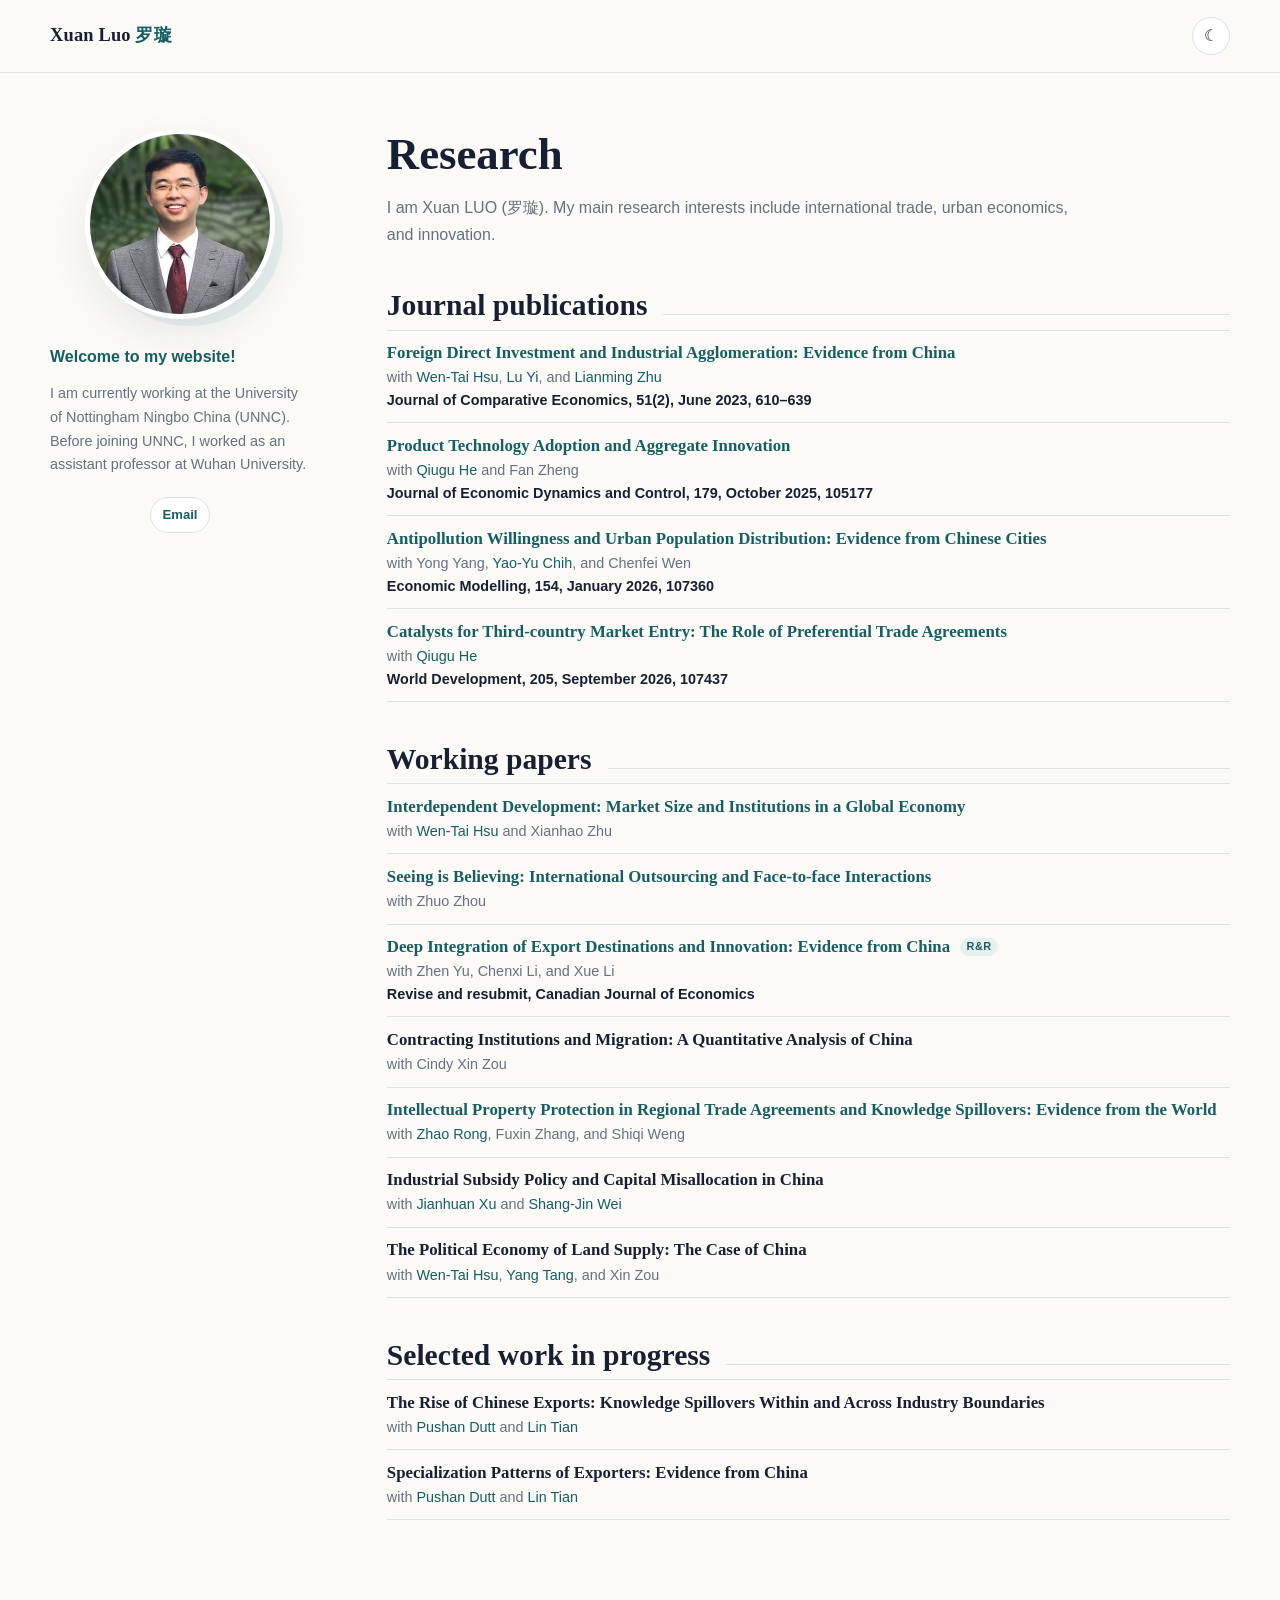
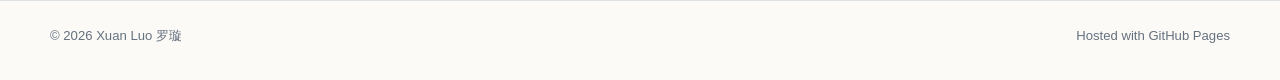
==== index.html @ e1dcb0b4 "Update Research introduction and Chinese name font" ====
<!doctype html>
<html lang="en">
<head>
  <meta charset="utf-8">
  <meta name="viewport" content="width=device-width, initial-scale=1">
  <title>Research | Xuan Luo 罗璇</title>
  <meta name="description" content="Publications and working papers by economist Xuan Luo.">
  <link rel="canonical" href="https://luoxuanecon.github.io/">
  <meta property="og:title" content="Research | Xuan Luo 罗璇">
  <meta property="og:description" content="Publications and working papers in trade, urban economics, and innovation.">
  <meta property="og:image" content="assets/images/og.png">
  <meta property="og:url" content="https://luoxuanecon.github.io/">
  <meta name="twitter:card" content="summary_large_image">
  <link rel="stylesheet" href="assets/css/style.css">
</head>
<body>
  <a class="skip-link" href="#main">Skip to content</a>
  <header class="site-header"><div class="header-inner">
    <a class="site-title" href="/">Xuan Luo <span>罗璇</span></a>
    <div class="nav-wrap"><button class="icon-button" type="button" aria-label="Use dark theme" data-theme-toggle>☾</button></div>
  </div></header>

  <main class="page-shell" id="main">
    <aside class="profile research-profile" aria-label="Profile">
      <div class="portrait-wrap"><img class="portrait" src="assets/images/portrait.jpg" alt="Portrait of Xuan Luo"></div>
      <div class="profile-welcome">
        <h1>Welcome to my website!</h1>
        <p>I am currently working at the University of Nottingham Ningbo China (UNNC). Before joining UNNC, I worked as an assistant professor at Wuhan University.</p>
      </div>
      <div class="profile-links"><a class="chip" href="mailto:luoxuan.econ@hotmail.com">Email</a></div>
    </aside>

    <article class="content research-content">
      <h2 class="research-page-title">Research</h2>
      <p class="research-intro">I am Xuan LUO (<span class="xingkai-name" lang="zh-Hans">罗璇</span>). My main research interests include international trade, urban economics, and innovation.</p>

      <section class="section">
        <div class="section-heading"><h2>Journal publications</h2></div>
        <div class="research-list">
          <article class="research-item">
            <h3><a href="https://www.sciencedirect.com/science/article/abs/pii/S0147596722000907">Foreign Direct Investment and Industrial Agglomeration: Evidence from China</a></h3>
            <p class="research-meta">with <a href="https://wthsu.weebly.com/" target="_blank" rel="noopener noreferrer">Wen-Tai Hsu</a>, <a href="http://ylu6.weebly.com/" target="_blank" rel="noopener noreferrer">Lu Yi</a>, and <a href="http://lianmingzhu.weebly.com/" target="_blank" rel="noopener noreferrer">Lianming Zhu</a></p>
            <p class="research-venue">Journal of Comparative Economics, 51(2), June 2023, 610–639</p>
          </article>
          <article class="research-item">
            <h3><a href="https://doi.org/10.1016/j.jedc.2025.105177">Product Technology Adoption and Aggregate Innovation</a></h3>
            <p class="research-meta">with <a href="https://sites.google.com/view/qiugu-he/home" target="_blank" rel="noopener noreferrer">Qiugu He</a> and Fan Zheng</p>
            <p class="research-venue">Journal of Economic Dynamics and Control, 179, October 2025, 105177</p>
          </article>
          <article class="research-item">
            <h3><a href="https://doi.org/10.1016/j.econmod.2025.107360">Antipollution Willingness and Urban Population Distribution: Evidence from Chinese Cities</a></h3>
            <p class="research-meta">with Yong Yang, <a href="https://faculty.txst.edu/profile/1637039" target="_blank" rel="noopener noreferrer">Yao-Yu Chih</a>, and Chenfei Wen</p>
            <p class="research-venue">Economic Modelling, 154, January 2026, 107360</p>
          </article>
          <article class="research-item">
            <h3><a href="https://doi.org/10.1016/j.worlddev.2026.107437">Catalysts for Third-country Market Entry: The Role of Preferential Trade Agreements</a></h3>
            <p class="research-meta">with <a href="https://sites.google.com/view/qiugu-he/home" target="_blank" rel="noopener noreferrer">Qiugu He</a></p>
            <p class="research-venue">World Development, 205, September 2026, 107437</p>
          </article>
        </div>
      </section>

      <section class="section">
        <div class="section-heading"><h2>Working papers</h2></div>
        <div class="research-list">
          <article class="research-item">
            <h3><a href="papers/interdependent-development.pdf" target="_blank">Interdependent Development: Market Size and Institutions in a Global Economy</a></h3>
            <p class="research-meta">with <a href="https://wthsu.weebly.com/" target="_blank" rel="noopener noreferrer">Wen-Tai Hsu</a> and Xianhao Zhu</p>
          </article>
          <article class="research-item">
            <h3><a href="https://papers.ssrn.com/sol3/papers.cfm?abstract_id=4978210" target="_blank" rel="noopener noreferrer">Seeing is Believing: International Outsourcing and Face-to-face Interactions</a></h3>
            <p class="research-meta">with Zhuo Zhou</p>
          </article>
          <article class="research-item">
            <h3><a href="papers/deep-integration-innovation.pdf" target="_blank">Deep Integration of Export Destinations and Innovation: Evidence from China</a> <span class="status">R&amp;R</span></h3>
            <p class="research-meta">with Zhen Yu, Chenxi Li, and Xue Li</p>
            <p class="research-venue">Revise and resubmit, Canadian Journal of Economics</p>
          </article>
          <article class="research-item">
            <h3>Contracting Institutions and Migration: A Quantitative Analysis of China</h3>
            <p class="research-meta">with Cindy Xin Zou</p>
          </article>
          <article class="research-item">
            <h3><a href="https://papers.ssrn.com/sol3/papers.cfm?abstract_id=5249973" target="_blank" rel="noopener noreferrer">Intellectual Property Protection in Regional Trade Agreements and Knowledge Spillovers: Evidence from the World</a></h3>
            <p class="research-meta">with <a href="https://zhaobryanrong.weebly.com/" target="_blank" rel="noopener noreferrer">Zhao Rong</a>, Fuxin Zhang, and Shiqi Weng</p>
          </article>
          <article class="research-item"><h3>Industrial Subsidy Policy and Capital Misallocation in China</h3><p class="research-meta">with <a href="https://sites.google.com/site/jianhuanxuhome/home" target="_blank" rel="noopener noreferrer">Jianhuan Xu</a> and <a href="https://business.columbia.edu/faculty/people/shang-jin-wei" target="_blank" rel="noopener noreferrer">Shang-Jin Wei</a></p></article>
          <article class="research-item"><h3>The Political Economy of Land Supply: The Case of China</h3><p class="research-meta">with <a href="https://www.wthsu.com/" target="_blank" rel="noopener noreferrer">Wen-Tai Hsu</a>, <a href="http://www.yang-tang.net/" target="_blank" rel="noopener noreferrer">Yang Tang</a>, and Xin Zou</p></article>
        </div>
      </section>

      <section class="section">
        <div class="section-heading"><h2>Selected work in progress</h2></div>
        <div class="research-list">
          <article class="research-item"><h3>The Rise of Chinese Exports: Knowledge Spillovers Within and Across Industry Boundaries</h3><p class="research-meta">with <a href="https://faculty.insead.edu/pushan-dutt/home" target="_blank" rel="noopener noreferrer">Pushan Dutt</a> and <a href="https://lin-tian.github.io/" target="_blank" rel="noopener noreferrer">Lin Tian</a></p></article>
          <article class="research-item"><h3>Specialization Patterns of Exporters: Evidence from China</h3><p class="research-meta">with <a href="https://faculty.insead.edu/pushan-dutt/home" target="_blank" rel="noopener noreferrer">Pushan Dutt</a> and <a href="https://lin-tian.github.io/" target="_blank" rel="noopener noreferrer">Lin Tian</a></p></article>
        </div>
      </section>
    </article>
  </main>
  <footer class="site-footer"><div class="footer-inner"><p>© <span data-year></span> Xuan Luo 罗璇</p><p>Hosted with GitHub Pages</p></div></footer>
  <script src="assets/js/site.js"></script>
</body>
</html>
---- assets/css/style.css ----
:root {
  --bg: #fbfaf7;
  --surface: #ffffff;
  --ink: #172033;
  --muted: #65717e;
  --line: #dce2e2;
  --accent: #155e63;
  --accent-soft: #e7f0ef;
  --gold: #b58a48;
  --shadow: 0 16px 40px rgba(23, 32, 51, 0.08);
  --serif: Georgia, "Times New Roman", "Noto Serif SC", serif;
  --sans: Inter, ui-sans-serif, -apple-system, BlinkMacSystemFont, "Segoe UI", "Noto Sans SC", sans-serif;
}

[data-theme="dark"] {
  --bg: #101617;
  --surface: #172022;
  --ink: #edf3f2;
  --muted: #acb8b8;
  --line: #314043;
  --accent: #78c4c5;
  --accent-soft: #1d3435;
  --gold: #d8ad67;
  --shadow: 0 18px 48px rgba(0, 0, 0, 0.25);
}

* { box-sizing: border-box; }

html { scroll-behavior: smooth; }

body {
  margin: 0;
  background: var(--bg);
  color: var(--ink);
  font-family: var(--sans);
  font-size: 16px;
  line-height: 1.7;
  transition: background-color 180ms ease, color 180ms ease;
}

a { color: var(--accent); text-decoration-thickness: 1px; text-underline-offset: 3px; }
a:hover { text-decoration-thickness: 2px; }

.skip-link {
  position: fixed;
  top: -60px;
  left: 1rem;
  z-index: 100;
  padding: 0.65rem 1rem;
  background: var(--ink);
  color: var(--bg);
  border-radius: 0.3rem;
}
.skip-link:focus { top: 1rem; }

.site-header {
  position: sticky;
  top: 0;
  z-index: 20;
  min-height: 72px;
  border-bottom: 1px solid color-mix(in srgb, var(--line), transparent 10%);
  background: color-mix(in srgb, var(--bg), transparent 8%);
  backdrop-filter: blur(16px);
}

.header-inner {
  width: min(1180px, calc(100% - 2rem));
  min-height: 72px;
  margin: 0 auto;
  display: flex;
  align-items: center;
  justify-content: space-between;
  gap: 2rem;
}

.site-title {
  color: var(--ink);
  font-family: var(--serif);
  font-size: 1.15rem;
  font-weight: 700;
  letter-spacing: 0.01em;
  text-decoration: none;
  white-space: nowrap;
}

.site-title span { color: var(--accent); }

.nav-wrap { display: flex; align-items: center; gap: 0.5rem; }
.site-nav { display: flex; align-items: center; gap: 0.3rem; }
.site-nav a {
  padding: 0.45rem 0.75rem;
  border-radius: 999px;
  color: var(--muted);
  font-size: 0.9rem;
  font-weight: 650;
  text-decoration: none;
}
.site-nav a:hover,
.site-nav a[aria-current="page"] { color: var(--accent); background: var(--accent-soft); }

.icon-button {
  width: 2.4rem;
  height: 2.4rem;
  display: inline-grid;
  place-items: center;
  border: 1px solid var(--line);
  border-radius: 50%;
  background: var(--surface);
  color: var(--ink);
  cursor: pointer;
  font-size: 1rem;
}
.menu-button { display: none; }

.page-shell {
  width: min(1180px, calc(100% - 2rem));
  margin: 0 auto;
  padding: 3.5rem 0 5rem;
  display: grid;
  grid-template-columns: 260px minmax(0, 1fr);
  gap: clamp(2.5rem, 6vw, 5.75rem);
  align-items: start;
}

.profile { position: sticky; top: 108px; text-align: center; }
.portrait-wrap {
  position: relative;
  width: 190px;
  height: 190px;
  margin: 0 auto 1.4rem;
}
.portrait-wrap::after {
  content: "";
  position: absolute;
  inset: 7px -8px -7px 8px;
  z-index: -1;
  border-radius: 48% 52% 49% 51%;
  background: var(--accent-soft);
}
.portrait {
  width: 100%;
  height: 100%;
  object-fit: cover;
  object-position: center 18%;
  border-radius: 50%;
  border: 5px solid var(--surface);
  box-shadow: var(--shadow);
}
.profile h1 { margin: 0; font-family: var(--serif); font-size: 1.55rem; line-height: 1.2; }
.profile-role { margin: 0.45rem auto 0; max-width: 15rem; color: var(--muted); font-size: 0.92rem; line-height: 1.5; }
.profile-meta { margin: 1.25rem 0 0; padding: 0; list-style: none; color: var(--muted); font-size: 0.9rem; }
.profile-meta li + li { margin-top: 0.35rem; }
.profile-links { display: flex; justify-content: center; flex-wrap: wrap; gap: 0.45rem; margin-top: 1.25rem; }
.chip {
  display: inline-flex;
  align-items: center;
  padding: 0.35rem 0.7rem;
  border: 1px solid var(--line);
  border-radius: 999px;
  color: var(--accent);
  background: var(--surface);
  font-size: 0.82rem;
  font-weight: 700;
  text-decoration: none;
}
.chip:hover { border-color: var(--accent); }

.content { min-width: 0; }
.eyebrow {
  margin: 0 0 0.7rem;
  color: var(--gold);
  font-size: 0.75rem;
  font-weight: 800;
  letter-spacing: 0.14em;
  text-transform: uppercase;
}
.display-title {
  max-width: 760px;
  margin: 0;
  font-family: var(--serif);
  font-size: clamp(2.35rem, 6vw, 4.6rem);
  line-height: 1.03;
  letter-spacing: -0.035em;
}
.display-title em { color: var(--accent); font-style: normal; }
.lede { max-width: 760px; margin: 1.4rem 0 0; color: var(--muted); font-size: clamp(1.05rem, 2vw, 1.25rem); }

.topic-grid {
  display: grid;
  grid-template-columns: repeat(3, 1fr);
  gap: 0.8rem;
  margin-top: 2rem;
}
.topic-card {
  min-height: 138px;
  padding: 1.15rem;
  border: 1px solid var(--line);
  border-radius: 0.75rem;
  background: var(--surface);
  box-shadow: 0 8px 24px rgba(23, 32, 51, 0.035);
}
.topic-number { color: var(--gold); font-family: var(--serif); font-size: 0.9rem; }
.topic-card h3 { margin: 1.3rem 0 0; font-family: var(--serif); font-size: 1.05rem; line-height: 1.35; }

.section { margin-top: 4rem; }
.section-heading { display: flex; align-items: baseline; gap: 1rem; margin-bottom: 1.25rem; }
.section-heading h2 { margin: 0; font-family: var(--serif); font-size: clamp(1.7rem, 3vw, 2.35rem); line-height: 1.2; }
.section-heading::after { content: ""; height: 1px; flex: 1; background: var(--line); }

.plain-list { margin: 0; padding-left: 1.25rem; }
.plain-list li + li { margin-top: 0.65rem; }

.research-list { display: grid; gap: 0; }
.research-item {
  padding: 1.5rem 0;
  border-top: 1px solid var(--line);
}
.research-item:last-child { border-bottom: 1px solid var(--line); }
.research-item h3 { margin: 0; font-family: var(--serif); font-size: 1.25rem; line-height: 1.35; }
.research-item h3 a { color: var(--accent); text-decoration: none; }
.research-item h3 a:hover { text-decoration: underline; }
.research-meta { margin: 0.4rem 0 0; color: var(--muted); }
.research-meta a,
.research-meta a:hover { text-decoration: none; }
.research-venue { margin: 0.35rem 0 0; color: var(--ink); font-weight: 650; }
.research-actions { display: flex; flex-wrap: wrap; gap: 0.5rem; margin-top: 0.8rem; }
.paper-link {
  display: inline-flex;
  padding: 0.28rem 0.6rem;
  border: 1px solid var(--line);
  border-radius: 0.3rem;
  font-size: 0.8rem;
  font-weight: 700;
  text-decoration: none;
}
.status {
  display: inline-block;
  margin-left: 0.35rem;
  padding: 0.12rem 0.42rem;
  border-radius: 999px;
  background: var(--accent-soft);
  color: var(--accent);
  font-family: var(--sans);
  font-size: 0.68rem;
  font-weight: 800;
  letter-spacing: 0.04em;
  vertical-align: 0.15em;
}

.contact-card {
  max-width: 720px;
  margin-top: 2rem;
  padding: clamp(1.4rem, 4vw, 2.25rem);
  border: 1px solid var(--line);
  border-radius: 1rem;
  background: var(--surface);
  box-shadow: var(--shadow);
}
.contact-card h2 { margin-top: 0; font-family: var(--serif); }
.contact-email { display: inline-block; margin-top: 0.3rem; font-family: var(--serif); font-size: clamp(1.1rem, 3vw, 1.55rem); }

.profile-welcome {
  margin-top: 1.75rem;
  text-align: left;
}
.profile-welcome h1 {
  margin: 0 0 1rem;
  color: var(--accent);
  font-family: var(--sans);
  font-size: 1rem;
  font-weight: 750;
}
.profile-welcome p {
  margin: 0;
  color: var(--muted);
  font-size: 0.9rem;
  line-height: 1.65;
}
.research-page-title {
  margin: 0;
  font-family: var(--serif);
  font-size: clamp(2rem, 4vw, 2.8rem);
  line-height: 1.15;
}
.research-intro {
  max-width: 700px;
  margin: 0.85rem 0 0;
  color: var(--muted);
  font-size: 1rem;
}
.xingkai-name {
  font-family: "STXingkai", "华文行楷", "KaiTi", "楷体", cursive;
  font-style: normal;
}
.research-intro + .section { margin-top: 2.75rem; }
.research-content .section { margin-top: 2.5rem; }
.research-content .section-heading { margin-bottom: 0.35rem; }
.research-content .section-heading h2 { font-size: clamp(1.45rem, 2.5vw, 1.85rem); }
.research-content .research-item { padding: 0.72rem 0; }
.research-content .research-item h3 { font-size: 1.05rem; line-height: 1.35; }
.research-content .research-meta { margin-top: 0.16rem; font-size: 0.9rem; line-height: 1.45; }
.research-content .research-venue { margin-top: 0.12rem; font-size: 0.9rem; line-height: 1.45; }

.contact-only-shell {
  width: min(900px, calc(100% - 2rem));
  min-height: calc(100vh - 160px);
  margin: 0 auto;
  padding: 4rem 0;
}
.contact-only-shell p { margin: 0; font-size: 1.05rem; }

.site-footer { border-top: 1px solid var(--line); color: var(--muted); }
.footer-inner { width: min(1180px, calc(100% - 2rem)); margin: 0 auto; padding: 1.5rem 0 2rem; display: flex; justify-content: space-between; gap: 1rem; font-size: 0.82rem; }
.footer-inner p { margin: 0; }

@media (max-width: 800px) {
  .header-inner { min-height: 64px; }
  .site-header { min-height: 64px; }
  .menu-button { display: inline-grid; }
  .site-nav {
    position: absolute;
    top: 64px;
    left: 0;
    right: 0;
    display: none;
    padding: 0.8rem 1rem 1rem;
    flex-direction: column;
    align-items: stretch;
    border-bottom: 1px solid var(--line);
    background: var(--bg);
  }
  .site-nav.is-open { display: flex; }
  .site-nav a { padding: 0.65rem 0.85rem; }
  .page-shell { grid-template-columns: 1fr; padding-top: 2rem; gap: 2.7rem; }
  .profile { position: static; text-align: left; display: grid; grid-template-columns: 120px 1fr; column-gap: 1.2rem; align-items: center; }
  .portrait-wrap { width: 112px; height: 112px; margin: 0; grid-row: 1 / span 3; }
  .profile-role { margin-left: 0; }
  .profile-meta { grid-column: 1 / -1; }
  .profile-links { grid-column: 1 / -1; justify-content: flex-start; }
  .topic-grid { grid-template-columns: 1fr; }
  .topic-card { min-height: auto; }
  .research-profile { display: block; text-align: center; }
  .research-profile .portrait-wrap { width: 112px; height: 112px; margin: 0 auto; grid-row: auto; }
  .research-profile .profile-welcome { max-width: 520px; margin: 1.35rem auto 0; text-align: left; }
  .research-profile .profile-links { justify-content: center; }
}

@media (max-width: 480px) {
  .site-title span { display: none; }
  .profile { grid-template-columns: 92px 1fr; }
  .portrait-wrap { width: 84px; height: 84px; }
  .display-title { font-size: 2.35rem; }
  .footer-inner { flex-direction: column; }
}

@media (prefers-reduced-motion: reduce) {
  *, *::before, *::after { scroll-behavior: auto !important; transition: none !important; }
}
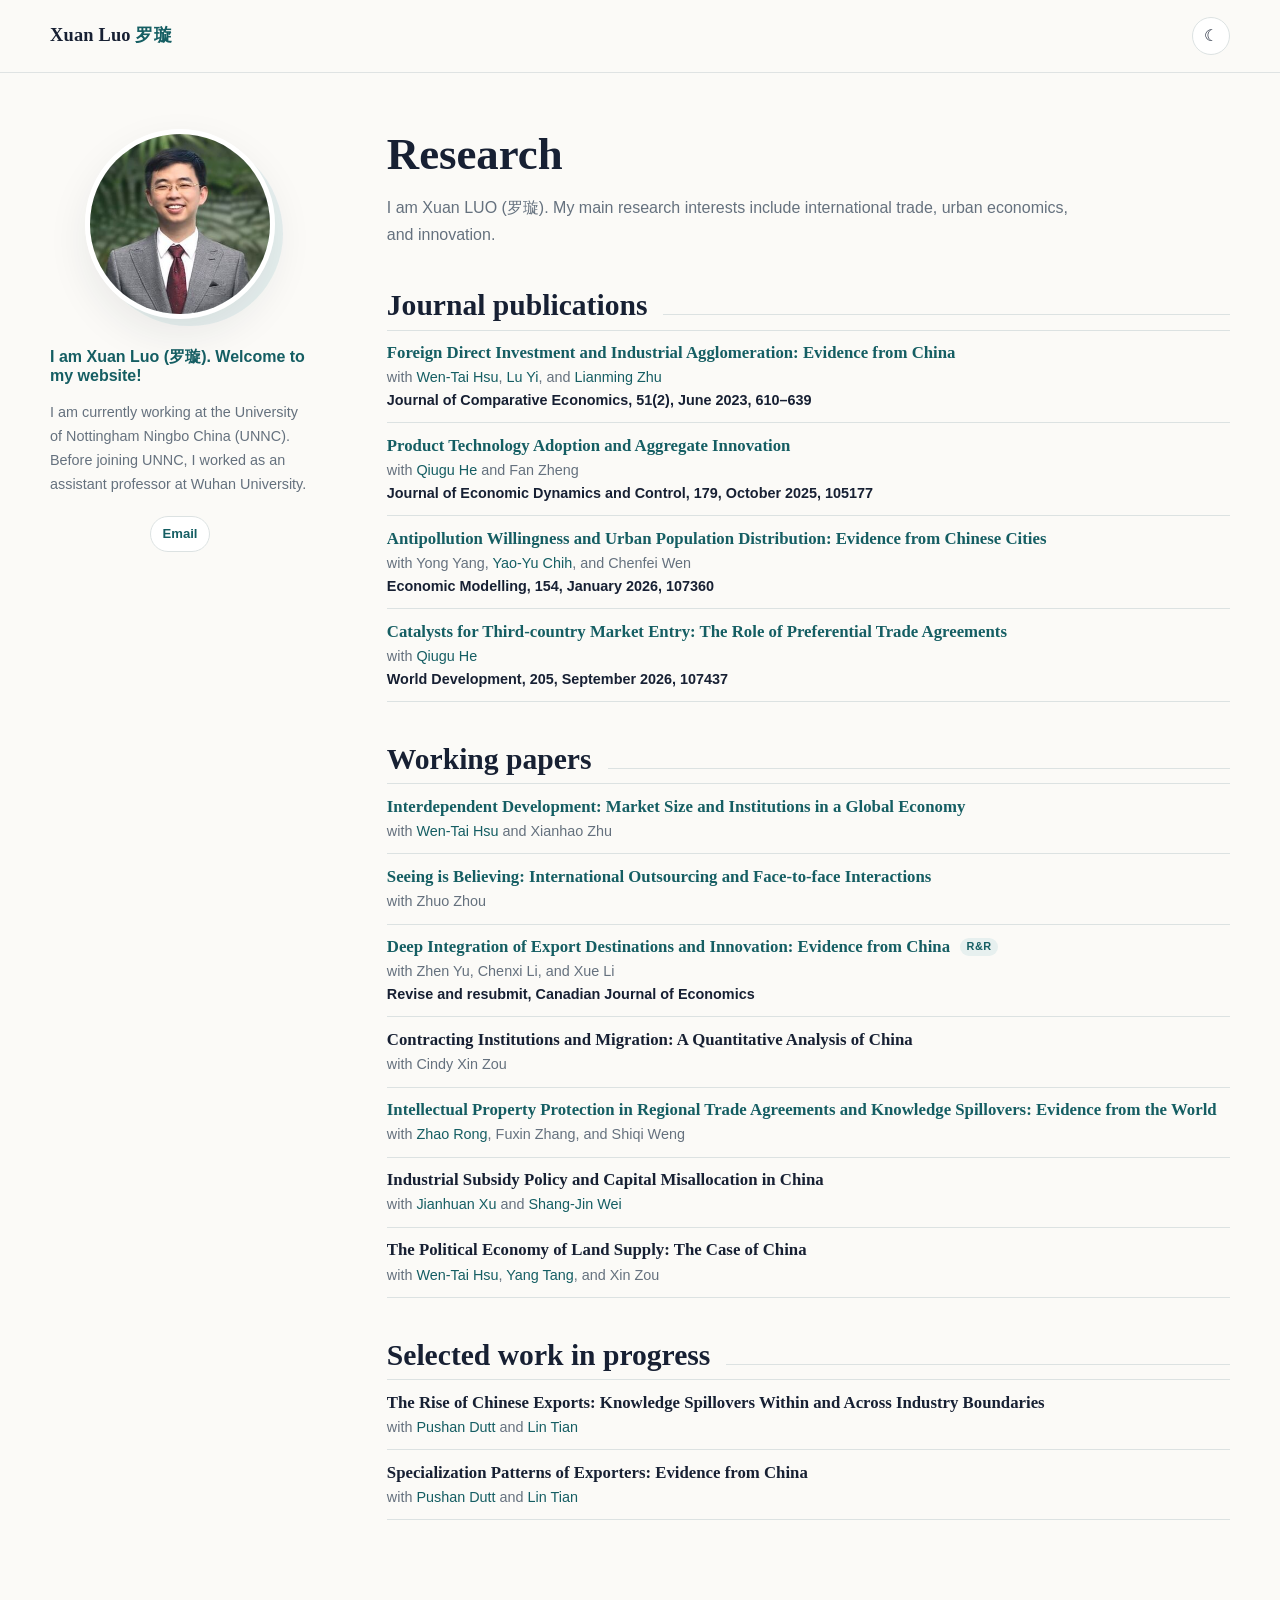
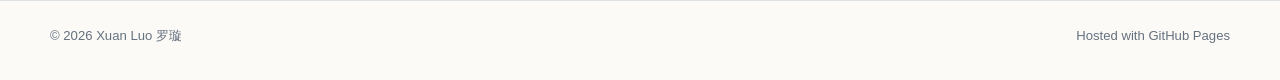
==== commit 583e52de: "Update welcome heading" ====
--- a/index.html
+++ b/index.html
@@ -24,7 +24,7 @@
     <aside class="profile research-profile" aria-label="Profile">
       <div class="portrait-wrap"><img class="portrait" src="assets/images/portrait.jpg" alt="Portrait of Xuan Luo"></div>
       <div class="profile-welcome">
-        <h1>Welcome to my website!</h1>
+        <h1>I am Xuan Luo (<span class="xingkai-name" lang="zh-Hans">罗璇</span>). Welcome to my website!</h1>
         <p>I am currently working at the University of Nottingham Ningbo China (UNNC). Before joining UNNC, I worked as an assistant professor at Wuhan University.</p>
       </div>
       <div class="profile-links"><a class="chip" href="mailto:luoxuan.econ@hotmail.com">Email</a></div>
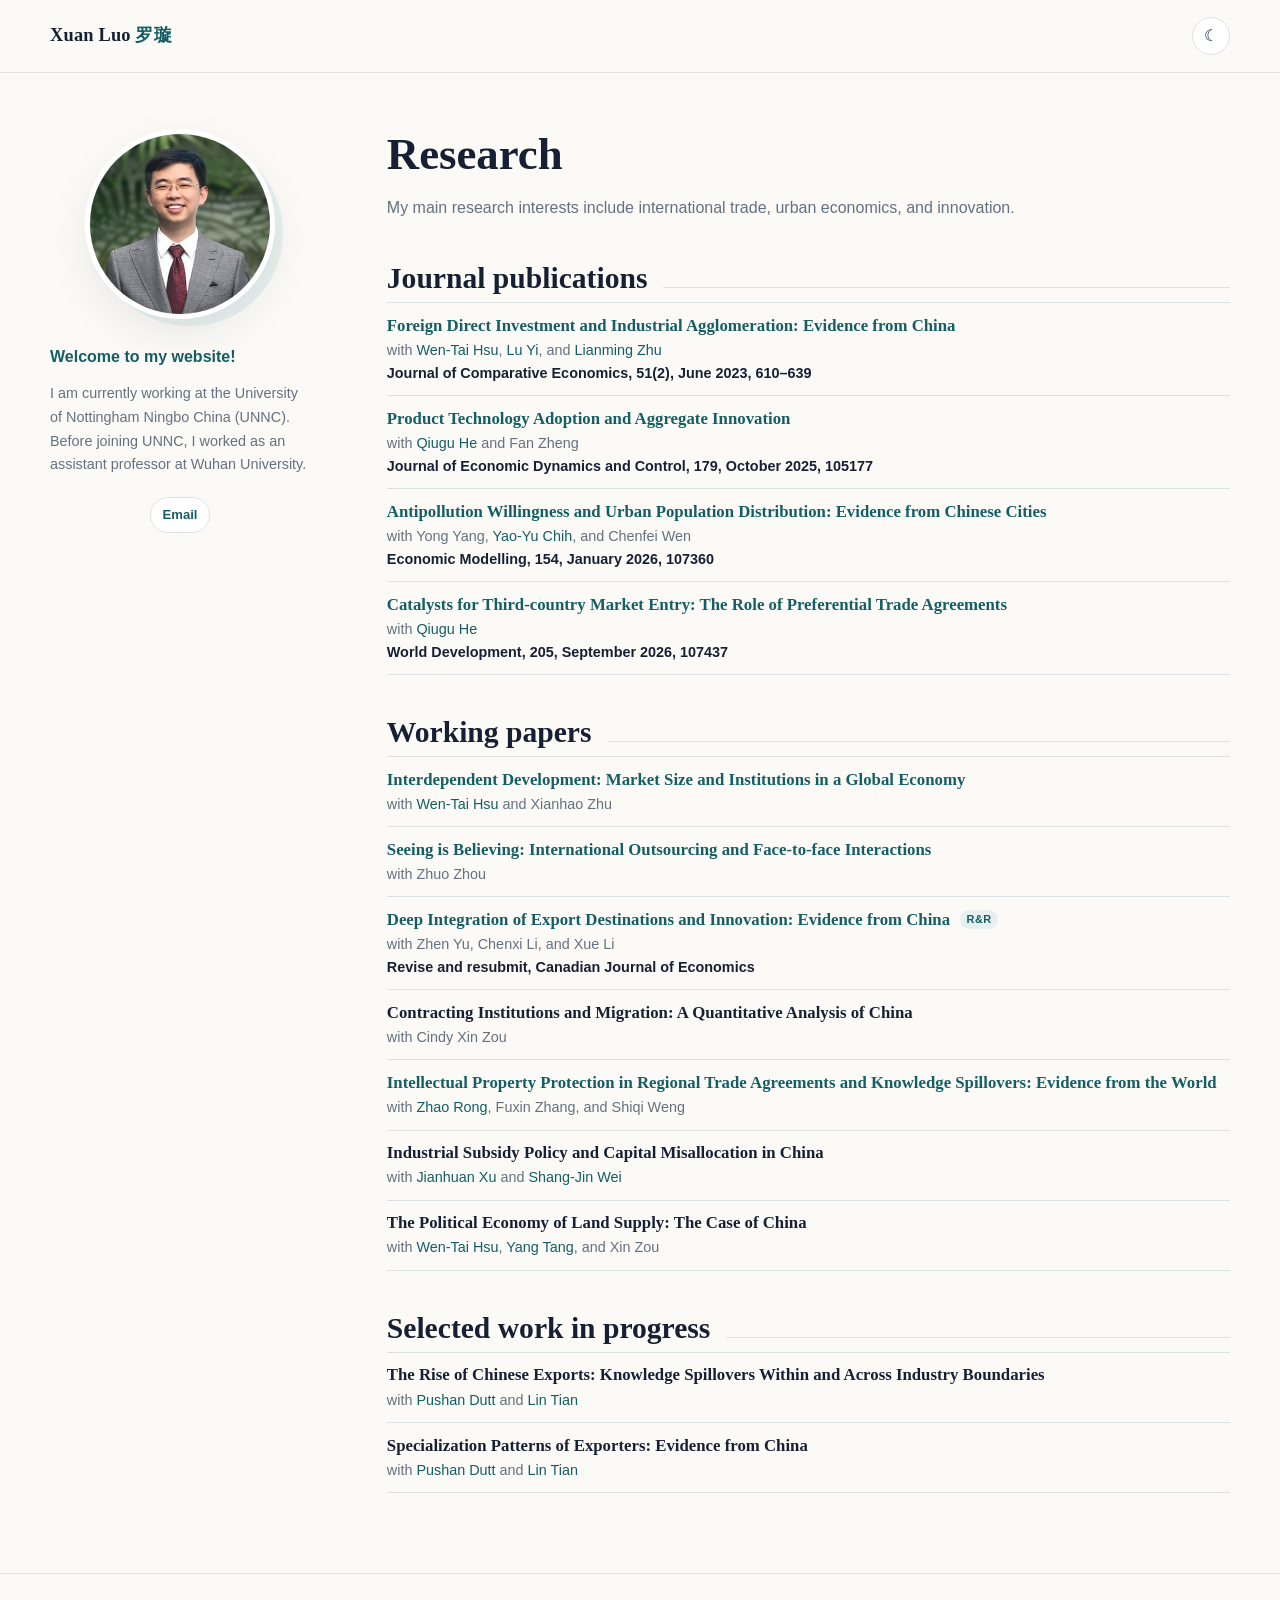
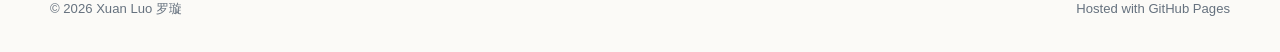
==== commit 60047afa: "Restore concise homepage copy" ====
--- a/index.html
+++ b/index.html
@@ -24,7 +24,7 @@
     <aside class="profile research-profile" aria-label="Profile">
       <div class="portrait-wrap"><img class="portrait" src="assets/images/portrait.jpg" alt="Portrait of Xuan Luo"></div>
       <div class="profile-welcome">
-        <h1>I am Xuan Luo (<span class="xingkai-name" lang="zh-Hans">罗璇</span>). Welcome to my website!</h1>
+        <h1>Welcome to my website!</h1>
         <p>I am currently working at the University of Nottingham Ningbo China (UNNC). Before joining UNNC, I worked as an assistant professor at Wuhan University.</p>
       </div>
       <div class="profile-links"><a class="chip" href="mailto:luoxuan.econ@hotmail.com">Email</a></div>
@@ -32,7 +32,7 @@
 
     <article class="content research-content">
       <h2 class="research-page-title">Research</h2>
-      <p class="research-intro">I am Xuan LUO (<span class="xingkai-name" lang="zh-Hans">罗璇</span>). My main research interests include international trade, urban economics, and innovation.</p>
+      <p class="research-intro">My main research interests include international trade, urban economics, and innovation.</p>
 
       <section class="section">
         <div class="section-heading"><h2>Journal publications</h2></div>
--- a/assets/css/style.css
+++ b/assets/css/style.css
@@ -287,10 +287,6 @@
   margin: 0.85rem 0 0;
   color: var(--muted);
   font-size: 1rem;
-}
-.xingkai-name {
-  font-family: "STXingkai", "华文行楷", "KaiTi", "楷体", cursive;
-  font-style: normal;
 }
 .research-intro + .section { margin-top: 2.75rem; }
 .research-content .section { margin-top: 2.5rem; }
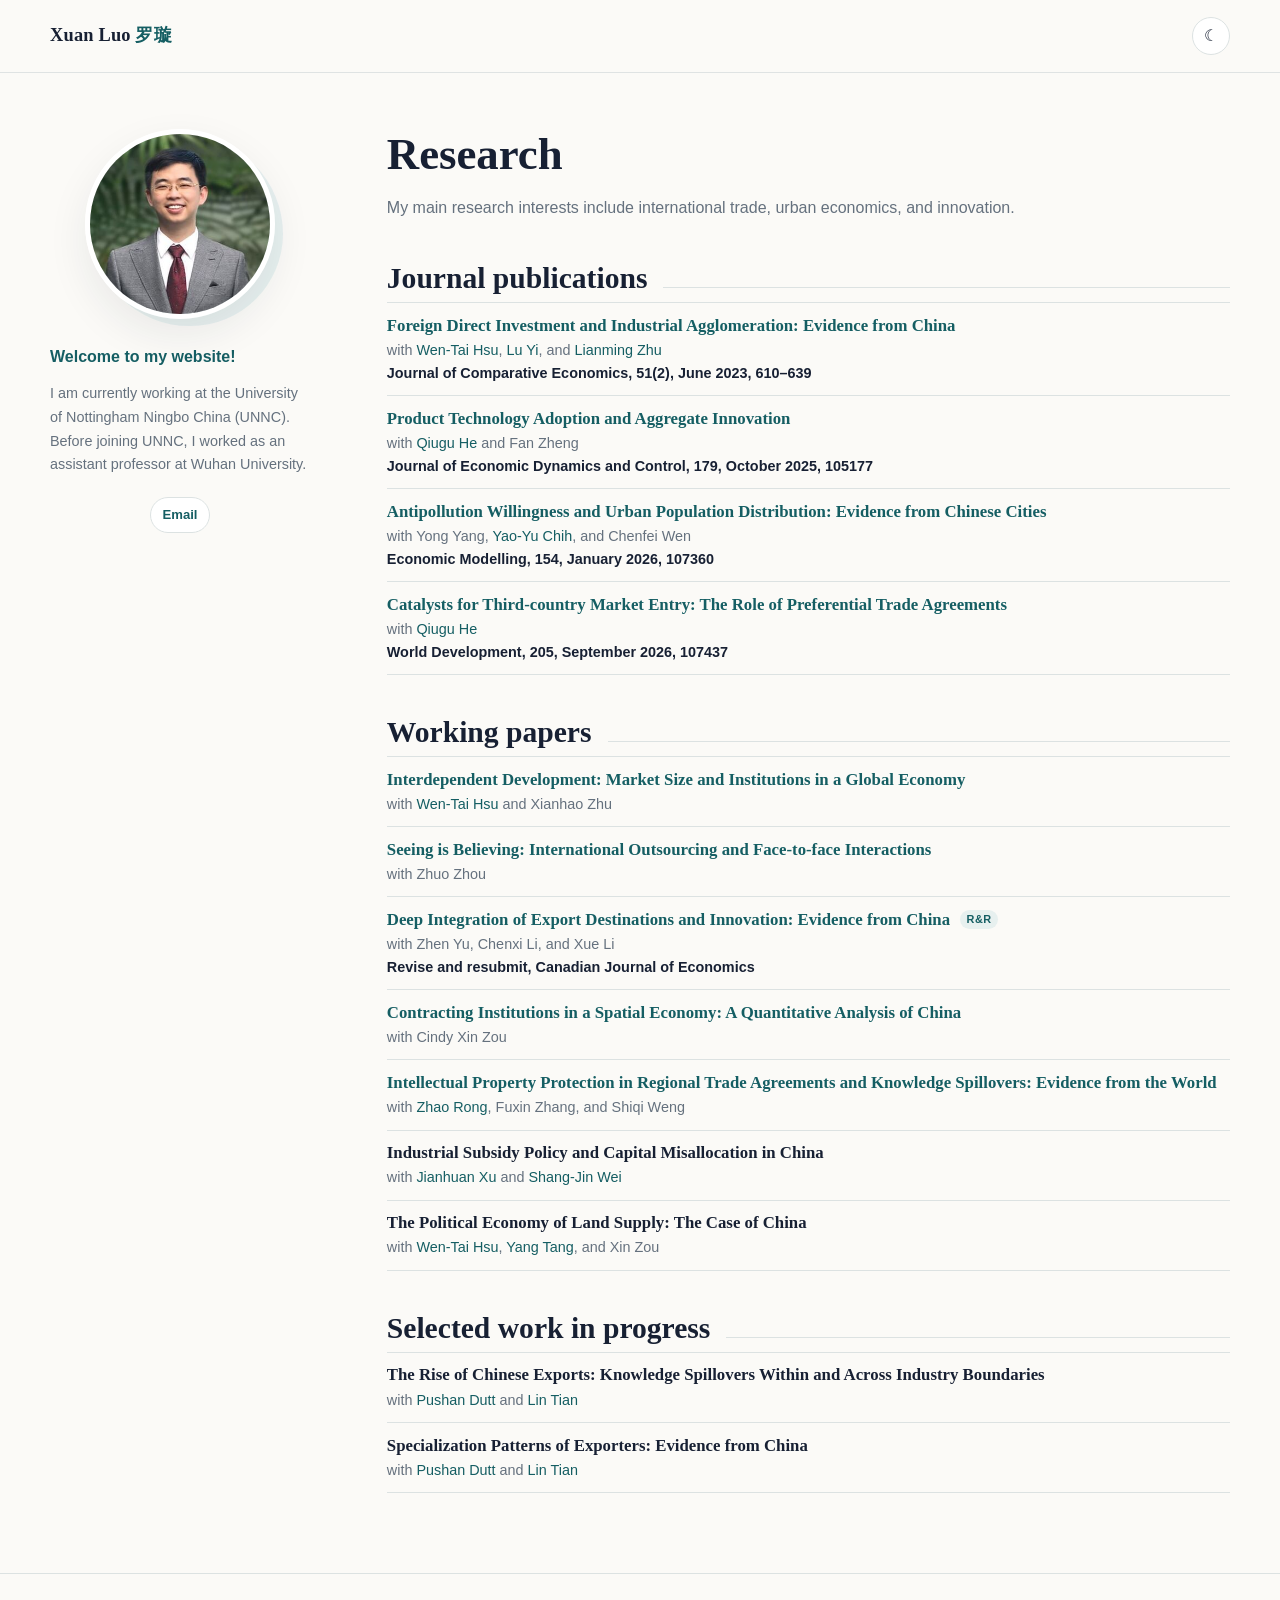
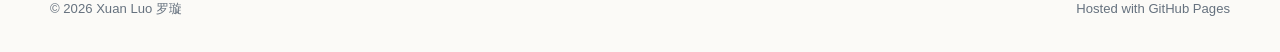
==== commit cc7e7ca6: "Publish updated contracting institutions manuscript" ====
--- a/index.html
+++ b/index.html
@@ -77,7 +77,7 @@
             <p class="research-venue">Revise and resubmit, Canadian Journal of Economics</p>
           </article>
           <article class="research-item">
-            <h3>Contracting Institutions and Migration: A Quantitative Analysis of China</h3>
+            <h3><a href="papers/contracting-institutions-spatial-economy.pdf" target="_blank" rel="noopener noreferrer">Contracting Institutions in a Spatial Economy: A Quantitative Analysis of China</a></h3>
             <p class="research-meta">with Cindy Xin Zou</p>
           </article>
           <article class="research-item">
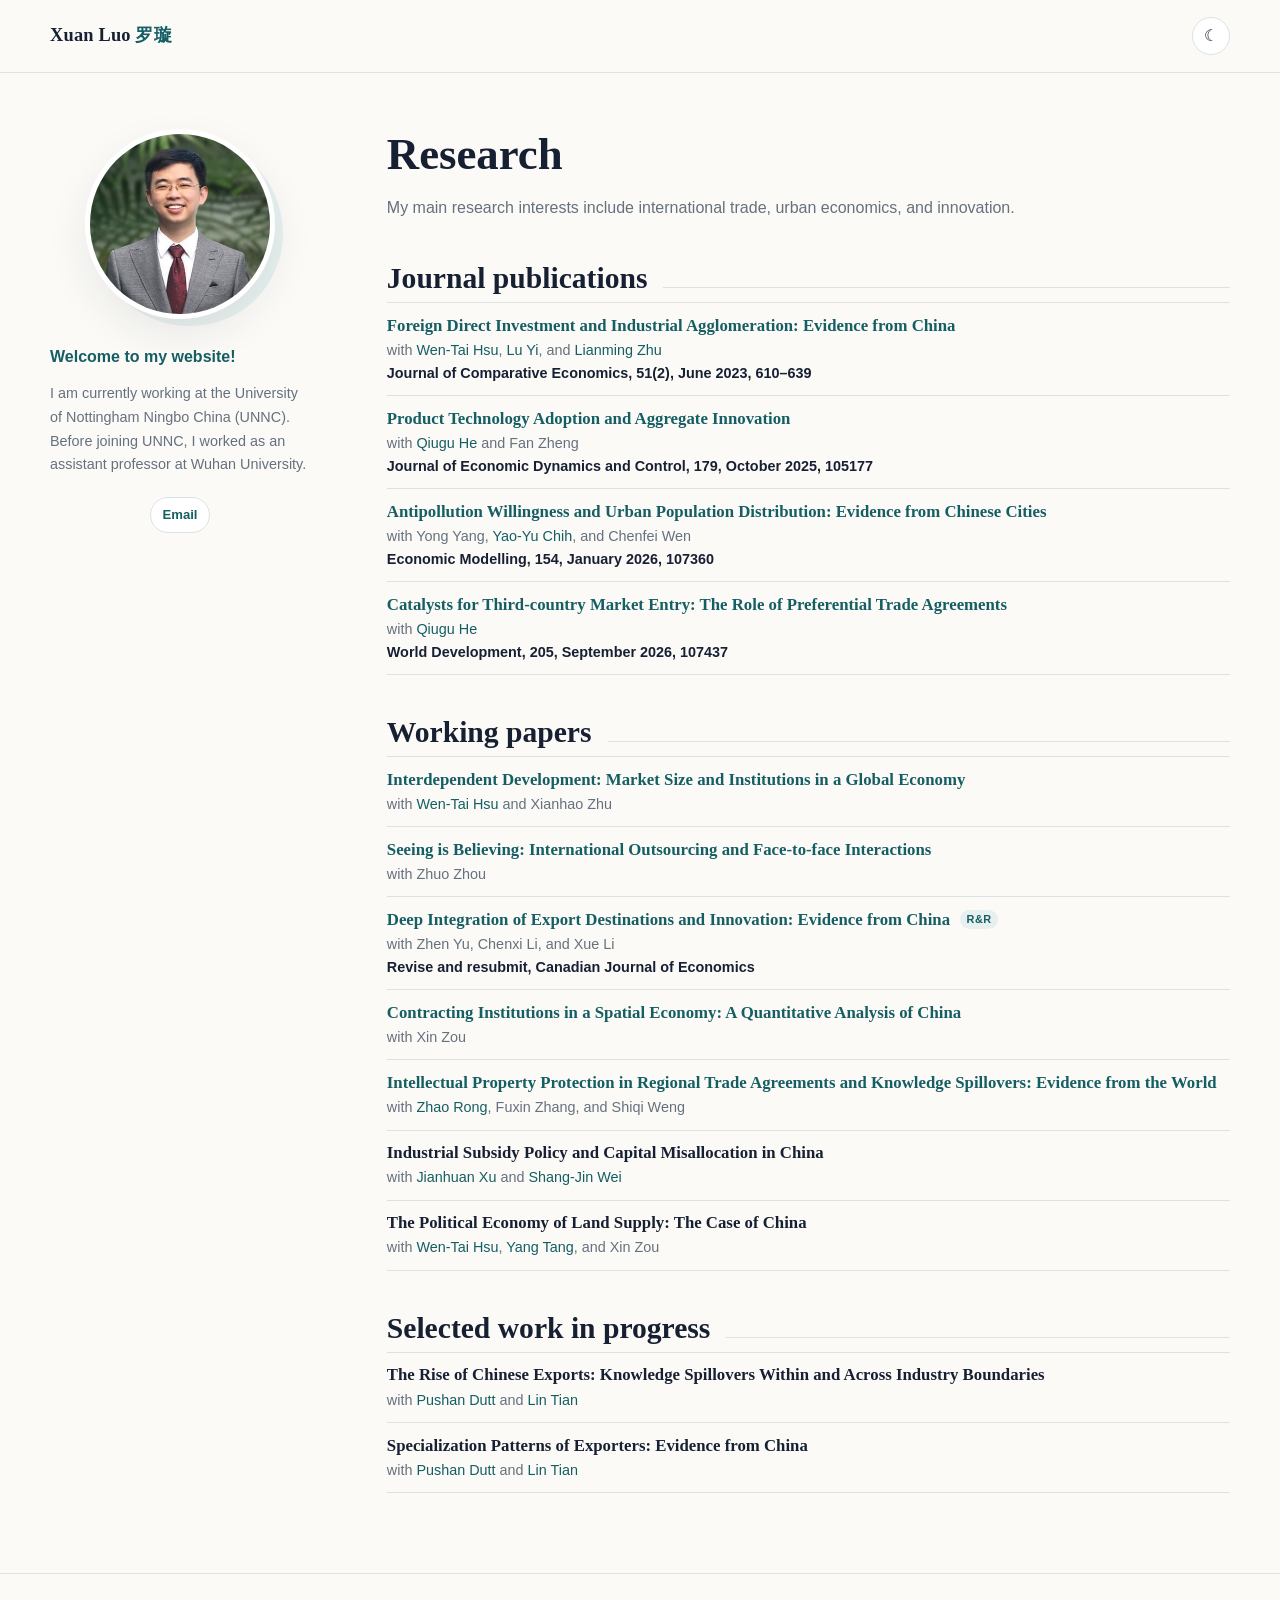
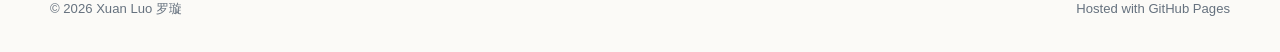
==== commit 60e70c13: "Correct coauthor name to Xin Zou" ====
--- a/index.html
+++ b/index.html
@@ -78,7 +78,7 @@
           </article>
           <article class="research-item">
             <h3><a href="papers/contracting-institutions-spatial-economy.pdf" target="_blank" rel="noopener noreferrer">Contracting Institutions in a Spatial Economy: A Quantitative Analysis of China</a></h3>
-            <p class="research-meta">with Cindy Xin Zou</p>
+            <p class="research-meta">with Xin Zou</p>
           </article>
           <article class="research-item">
             <h3><a href="https://papers.ssrn.com/sol3/papers.cfm?abstract_id=5249973" target="_blank" rel="noopener noreferrer">Intellectual Property Protection in Regional Trade Agreements and Knowledge Spillovers: Evidence from the World</a></h3>
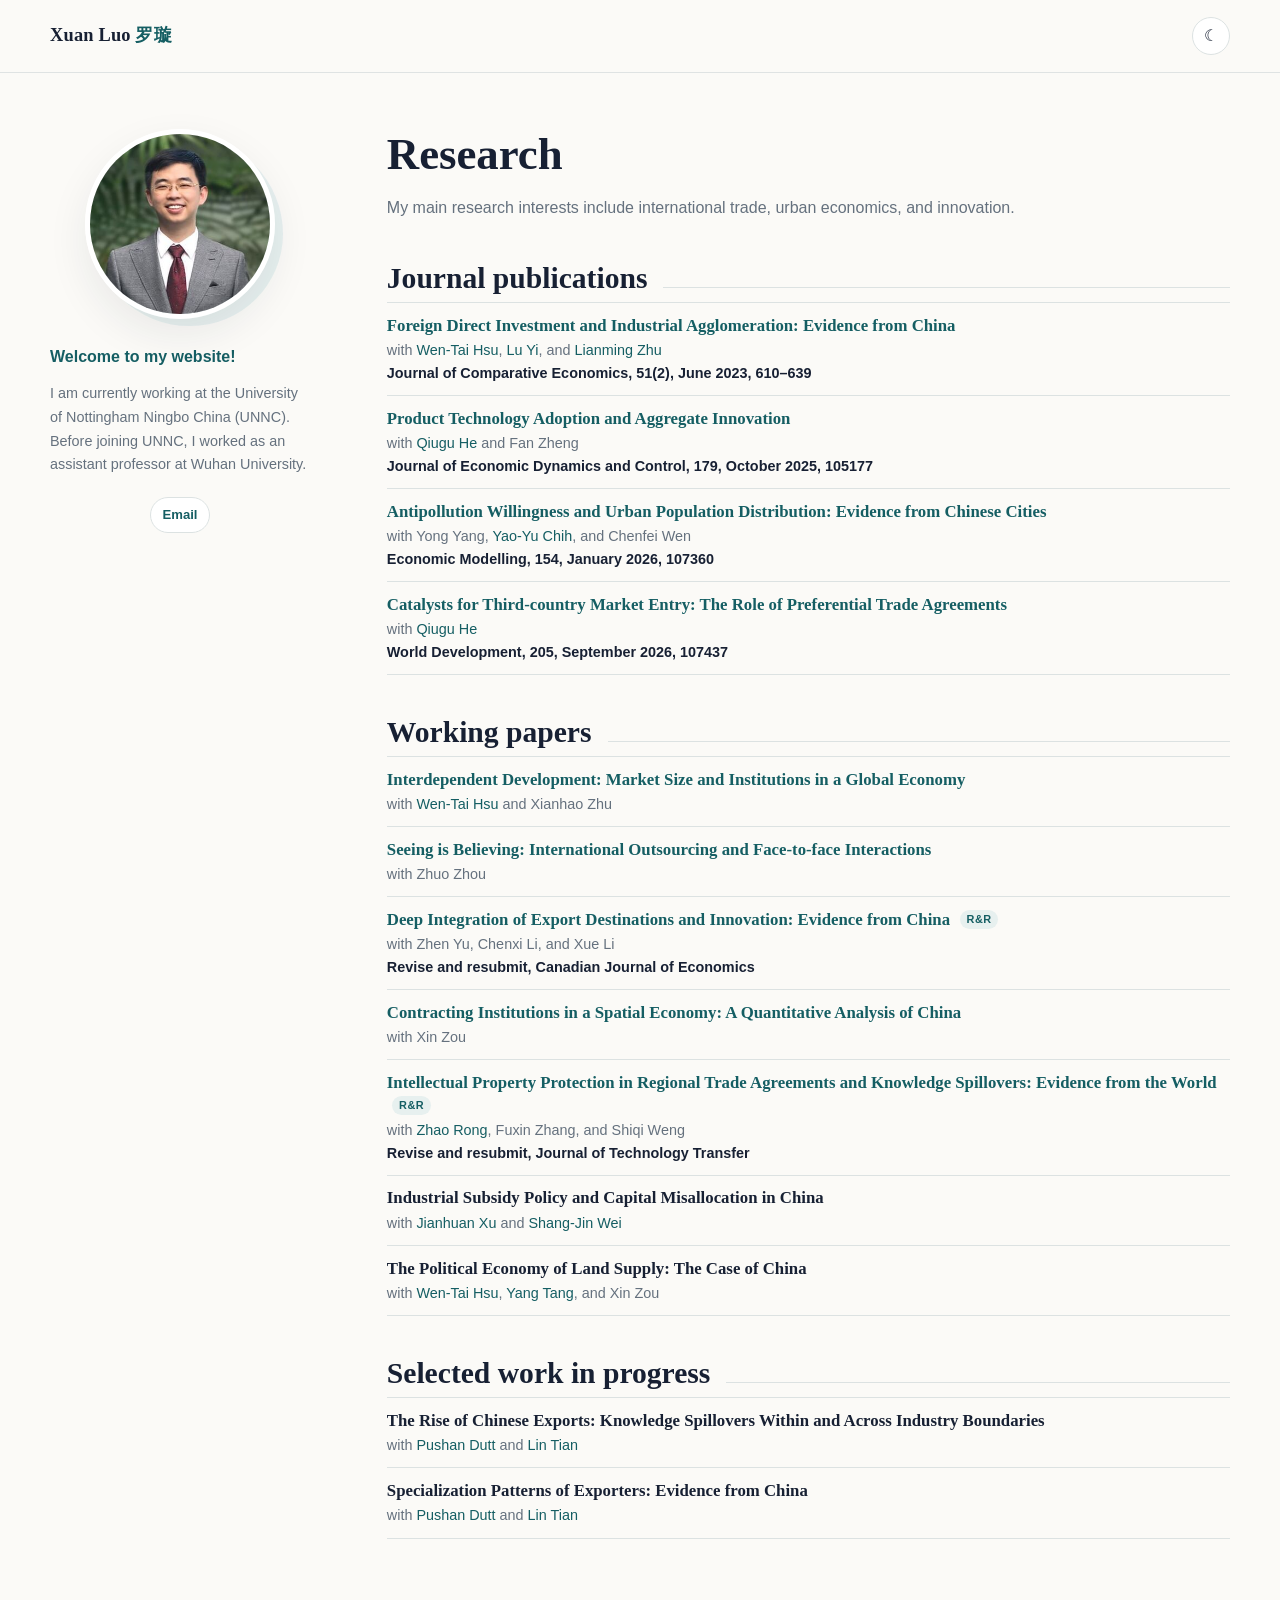
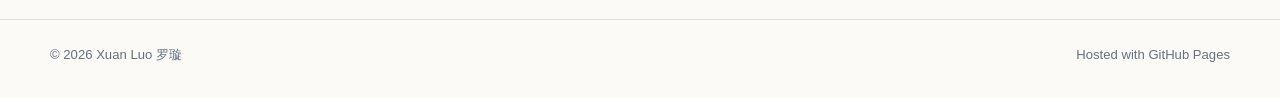
==== commit 1864b52c: "Add Journal of Technology Transfer R&R status" ====
--- a/index.html
+++ b/index.html
@@ -81,8 +81,9 @@
             <p class="research-meta">with Xin Zou</p>
           </article>
           <article class="research-item">
-            <h3><a href="https://papers.ssrn.com/sol3/papers.cfm?abstract_id=5249973" target="_blank" rel="noopener noreferrer">Intellectual Property Protection in Regional Trade Agreements and Knowledge Spillovers: Evidence from the World</a></h3>
+            <h3><a href="https://papers.ssrn.com/sol3/papers.cfm?abstract_id=5249973" target="_blank" rel="noopener noreferrer">Intellectual Property Protection in Regional Trade Agreements and Knowledge Spillovers: Evidence from the World</a> <span class="status">R&amp;R</span></h3>
             <p class="research-meta">with <a href="https://zhaobryanrong.weebly.com/" target="_blank" rel="noopener noreferrer">Zhao Rong</a>, Fuxin Zhang, and Shiqi Weng</p>
+            <p class="research-venue">Revise and resubmit, Journal of Technology Transfer</p>
           </article>
           <article class="research-item"><h3>Industrial Subsidy Policy and Capital Misallocation in China</h3><p class="research-meta">with <a href="https://sites.google.com/site/jianhuanxuhome/home" target="_blank" rel="noopener noreferrer">Jianhuan Xu</a> and <a href="https://business.columbia.edu/faculty/people/shang-jin-wei" target="_blank" rel="noopener noreferrer">Shang-Jin Wei</a></p></article>
           <article class="research-item"><h3>The Political Economy of Land Supply: The Case of China</h3><p class="research-meta">with <a href="https://www.wthsu.com/" target="_blank" rel="noopener noreferrer">Wen-Tai Hsu</a>, <a href="http://www.yang-tang.net/" target="_blank" rel="noopener noreferrer">Yang Tang</a>, and Xin Zou</p></article>
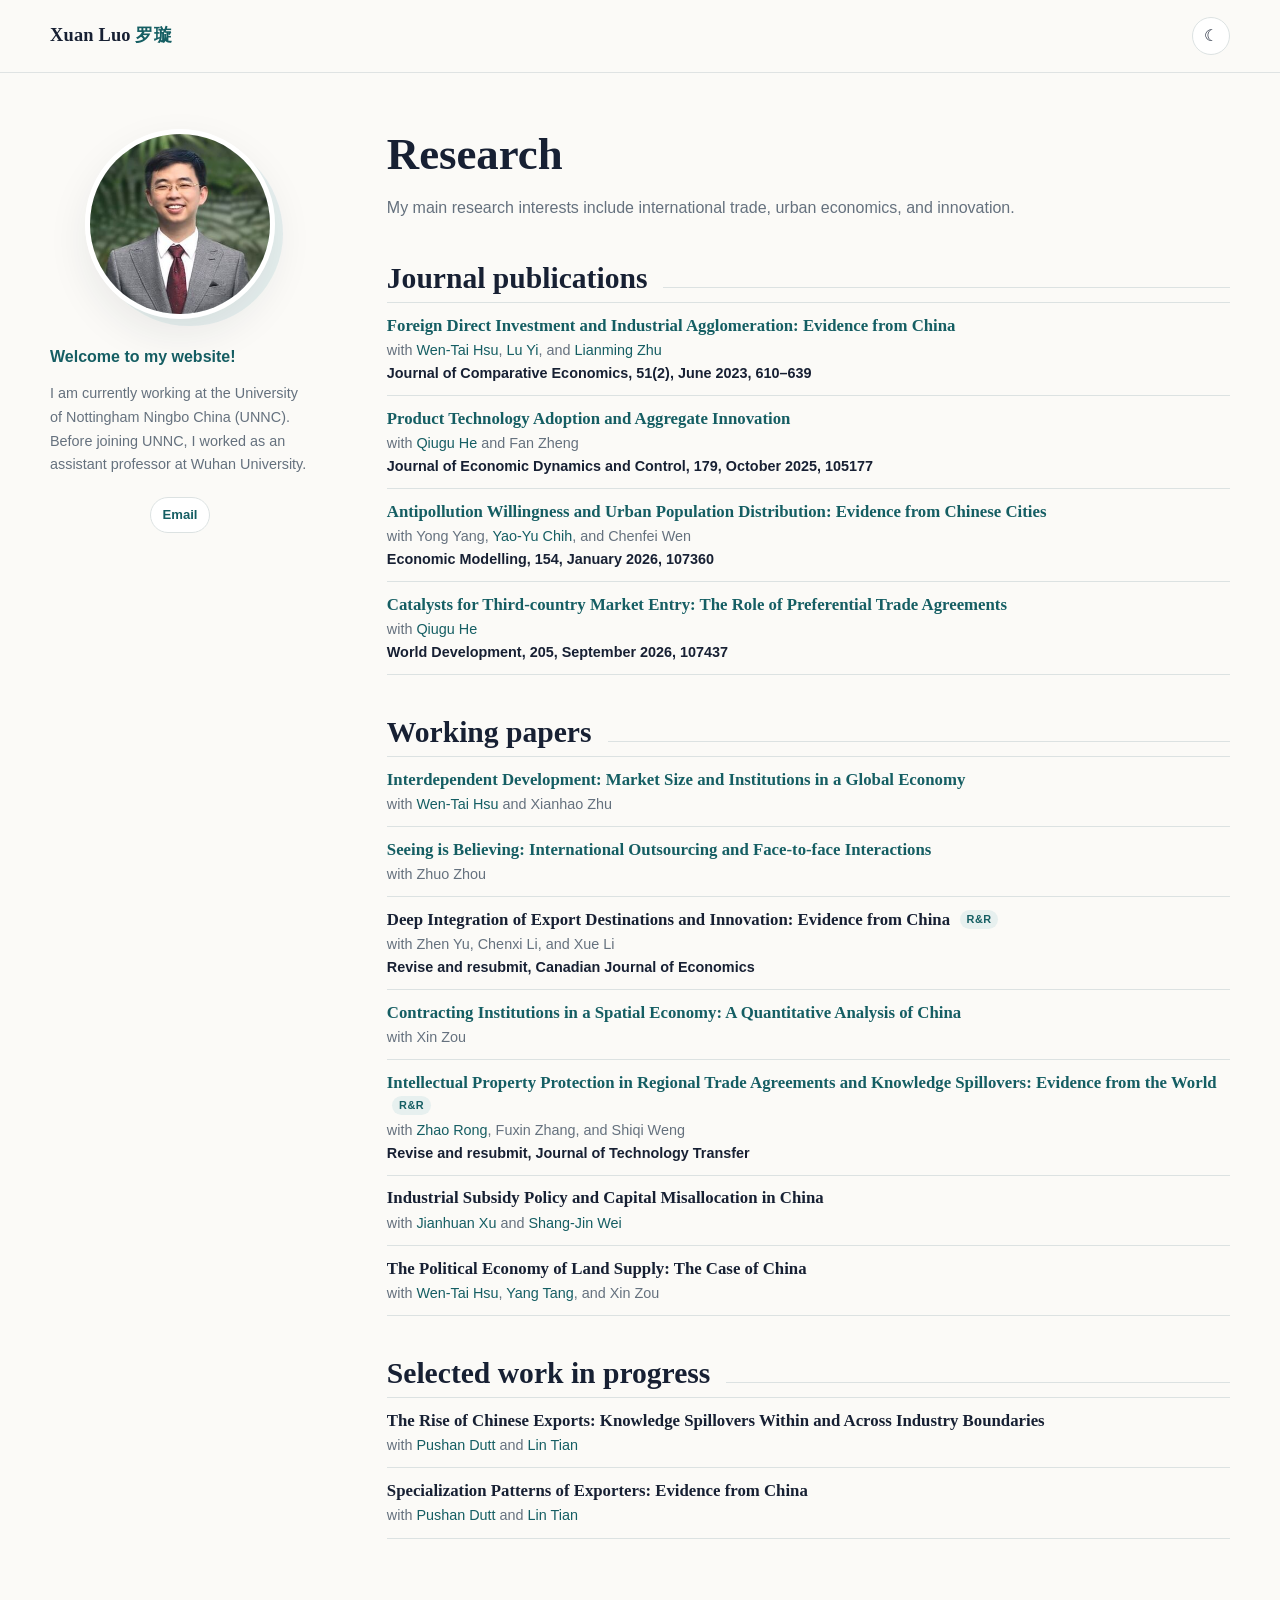
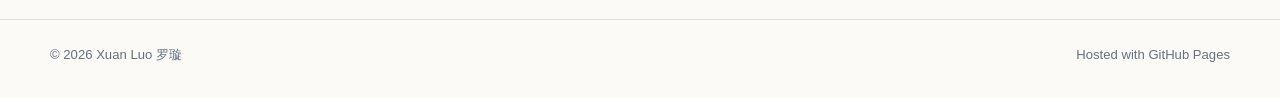
==== commit 05cac05b: "Remove Deep Integration PDF link" ====
--- a/index.html
+++ b/index.html
@@ -72,7 +72,7 @@
             <p class="research-meta">with Zhuo Zhou</p>
           </article>
           <article class="research-item">
-            <h3><a href="papers/deep-integration-innovation.pdf" target="_blank">Deep Integration of Export Destinations and Innovation: Evidence from China</a> <span class="status">R&amp;R</span></h3>
+            <h3>Deep Integration of Export Destinations and Innovation: Evidence from China <span class="status">R&amp;R</span></h3>
             <p class="research-meta">with Zhen Yu, Chenxi Li, and Xue Li</p>
             <p class="research-venue">Revise and resubmit, Canadian Journal of Economics</p>
           </article>
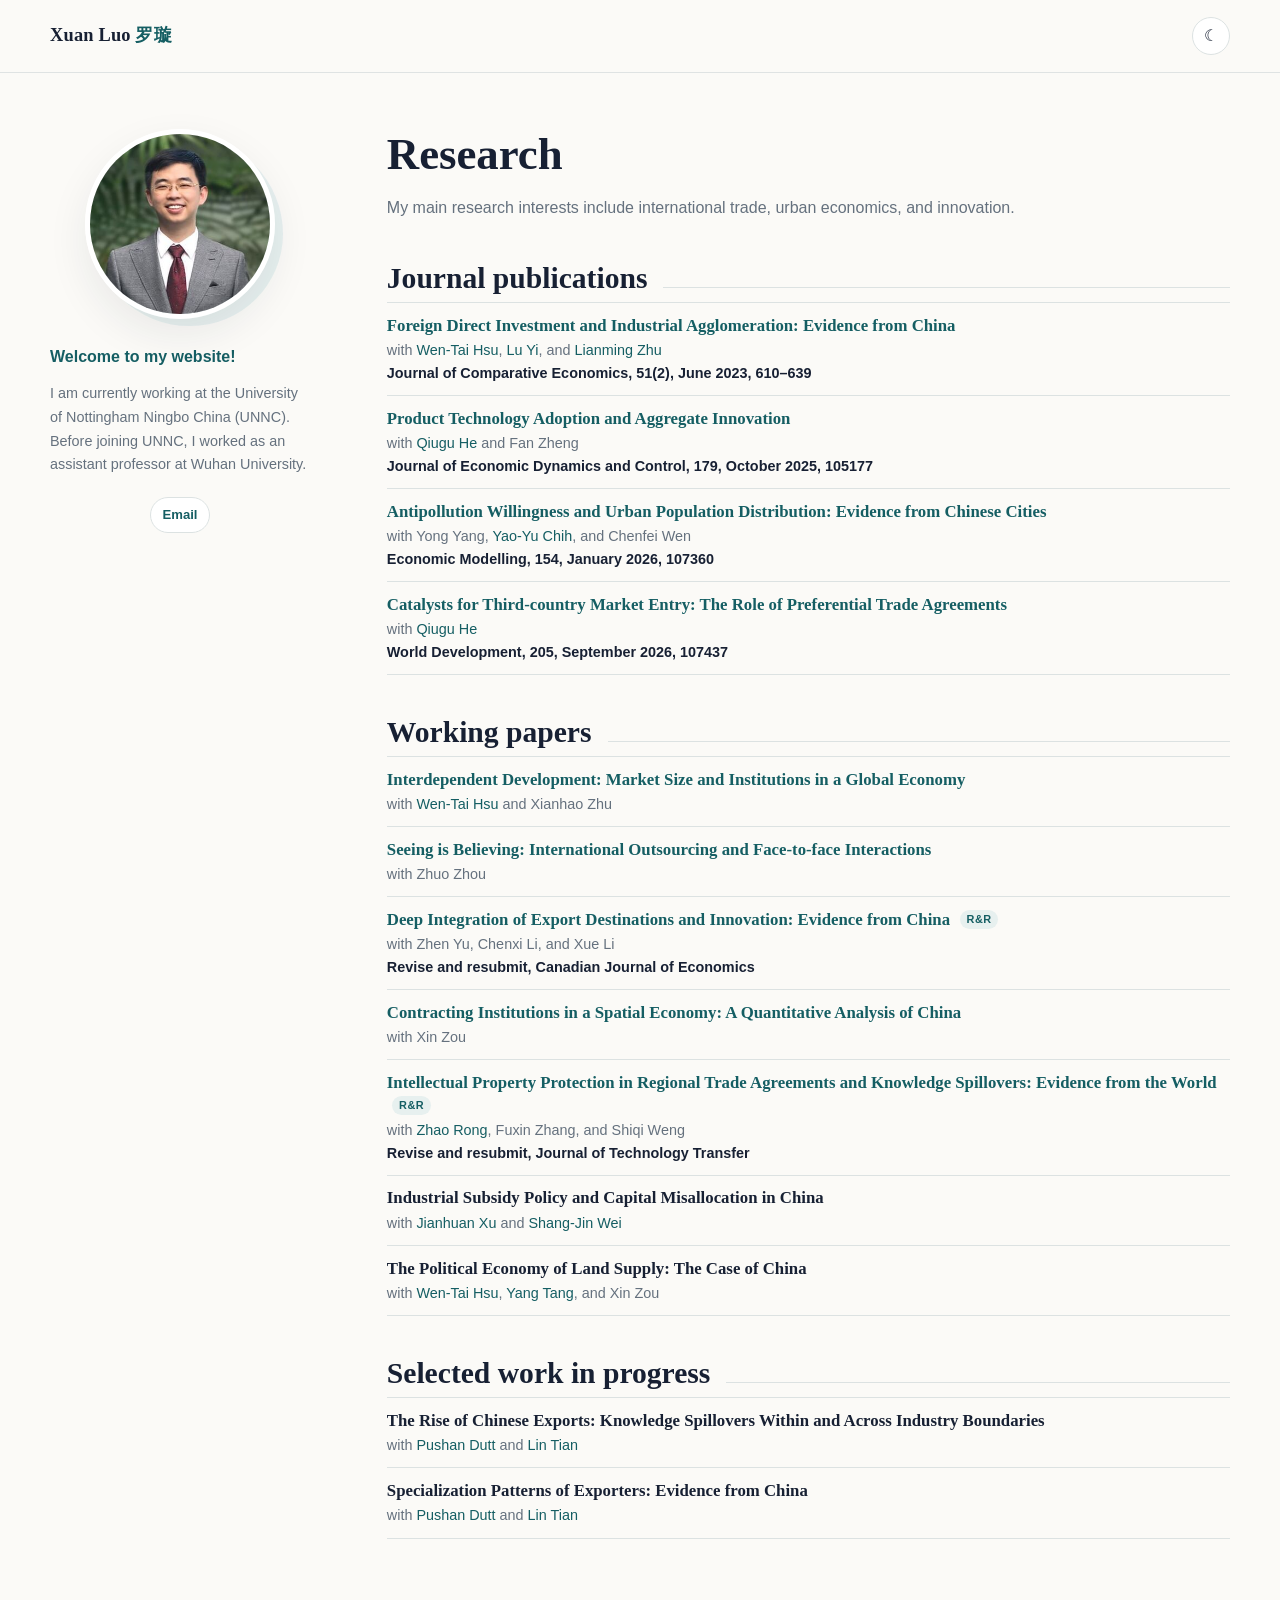
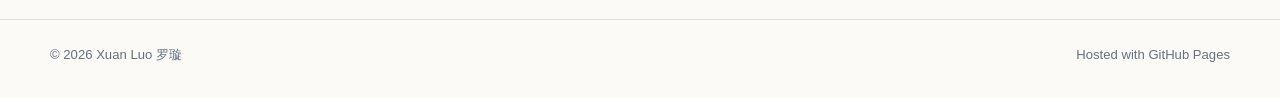
==== commit 031d6f5e: "Publish updated Deep Integration R&R manuscript" ====
--- a/index.html
+++ b/index.html
@@ -72,7 +72,7 @@
             <p class="research-meta">with Zhuo Zhou</p>
           </article>
           <article class="research-item">
-            <h3>Deep Integration of Export Destinations and Innovation: Evidence from China <span class="status">R&amp;R</span></h3>
+            <h3><a href="papers/deep-integration-innovation.pdf" target="_blank" rel="noopener noreferrer">Deep Integration of Export Destinations and Innovation: Evidence from China</a> <span class="status">R&amp;R</span></h3>
             <p class="research-meta">with Zhen Yu, Chenxi Li, and Xue Li</p>
             <p class="research-venue">Revise and resubmit, Canadian Journal of Economics</p>
           </article>
